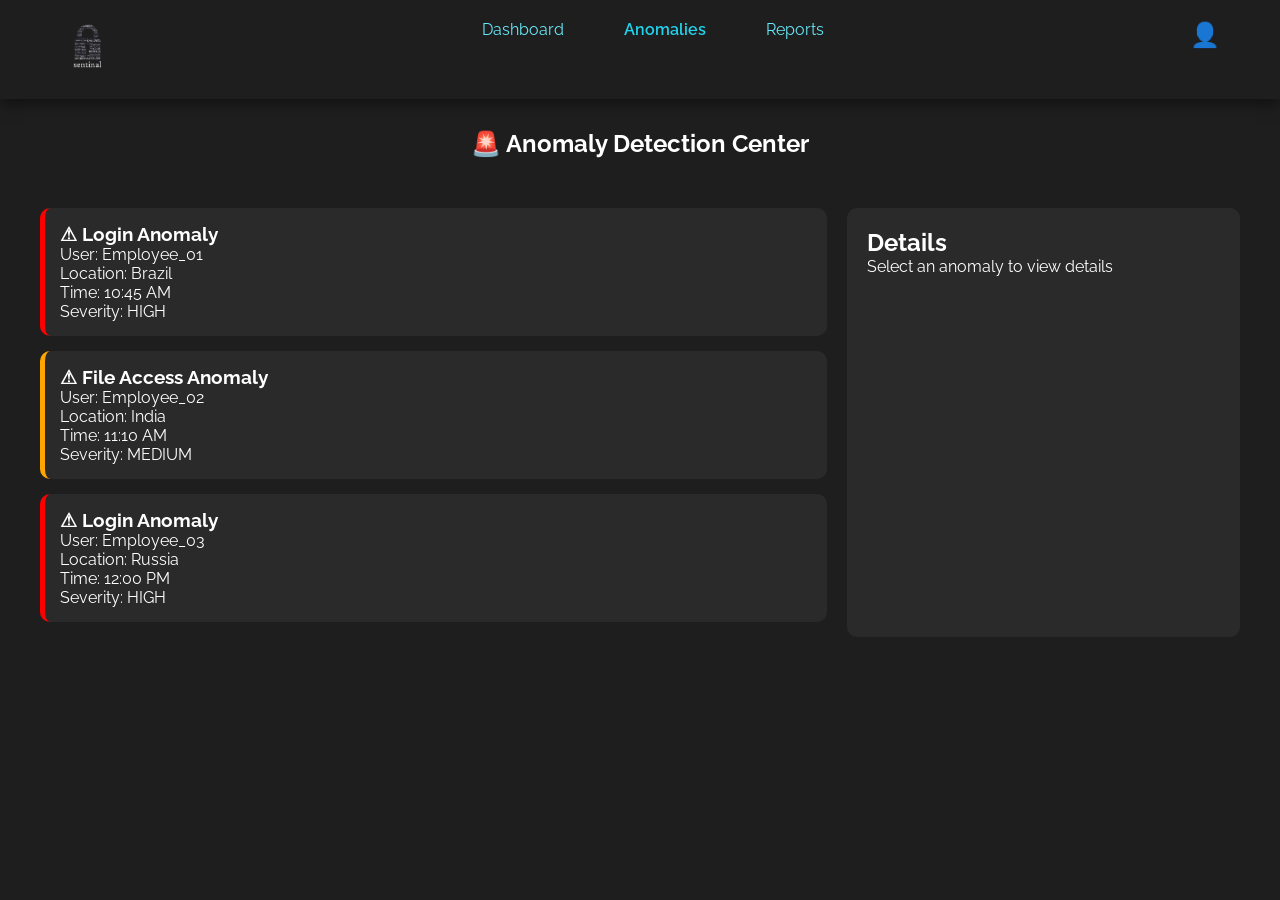
==== frontend/anomalies.html @ 14287f6c "Intial Commit" ====
<!DOCTYPE html>
<html lang="en">
<head>
  <meta charset="UTF-8" />
  <meta name="viewport" content="width=device-width, initial-scale=1.0"/>
  <title>Sentinel - Anomalies</title>

  <!-- Raleway -->
  <link href="https://fonts.googleapis.com/css2?family=Raleway:wght@300;400;600;700&display=swap" rel="stylesheet">

  <link rel="stylesheet" href="anomalies.css">
</head>
<body>

<!-- NAVBAR -->
<header class="navbar">
  <div class="nav-left">
    <img src="assets/logo.png" class="logo">
  </div>

  <nav class="nav-center">
    <a href="dashboard.html">Dashboard</a>
    <a href="anomalies.html" class="active">Anomalies</a>
    <a href="reports.html">Reports</a>
  </nav>

  <div class="nav-right">
    <div class="profile-wrapper">
      <div class="profile-icon" id="profileIcon">👤</div>
      <div class="profile-dropdown" id="profileDropdown">
        <button onclick="goToUserDetails()">User Details</button>
        <button onclick="goToSettings()">Settings</button>
        <button id="logoutBtn">Logout</button>
      </div>
    </div>
  </div>
</header>

<!-- TITLE -->
<section class="title">
  <h1>🚨 Anomaly Detection Center</h1>
</section>

<!-- MAIN -->
<div class="container">

  <!-- LEFT: ANOMALY LIST -->
  <div class="anomaly-list" id="anomalyList"></div>

  <!-- RIGHT: DETAILS -->
  <div class="details-panel" id="detailsPanel">
    <h2>Details</h2>
    <p>Select an anomaly to view details</p>
  </div>

</div>

<script src="anomalies.js"></script>
</body>
</html>
---- frontend/anomalies.css ----
* {
  margin: 0;
  padding: 0;
  box-sizing: border-box;
  font-family: 'Raleway', sans-serif;
}

body {
  background: #1E1E1E;
  color: white;
}

/* NAVBAR */
.navbar {
  display: flex;
  justify-content: space-between;
  padding: 20px 60px;
  box-shadow: 0 4px 15px rgba(0,0,0,0.5);
}

.logo {
  width: 55px;
}

.nav-center {
  display: flex;
  gap: 60px;
}

.nav-center a {
  color: #67e8f9;
  text-decoration: none;
}

.nav-center .active {
  color: #22d3ee;
  font-weight: 600;
}

/* PROFILE */
.profile-wrapper {
  position: relative;
}

.profile-icon {
  font-size: 24px;
  cursor: pointer;
}

.profile-dropdown {
  position: absolute;
  top: 50px;
  right: 0;
  background: #2a2a2a;
  padding: 10px;
  border-radius: 8px;

  opacity: 0;
  transform: translateY(-10px);
  pointer-events: none;

  transition: 0.3s;
}

.profile-dropdown.show {
  opacity: 1;
  transform: translateY(0);
  pointer-events: auto;
}

.profile-dropdown button {
  display: block;
  width: 100%;
  background: none;
  border: none;
  color: white;
  padding: 8px;
  text-align: left;
  cursor: pointer;
}

/* TITLE */
.title {
  text-align: center;
  margin: 30px;
}

/* LAYOUT */
.container {
  display: grid;
  grid-template-columns: 2fr 1fr;
  gap: 20px;
  padding: 20px 40px;
}

/* ANOMALY CARDS */
.anomaly-card {
  background: #2a2a2a;
  padding: 15px;
  border-radius: 10px;
  margin-bottom: 15px;
  cursor: pointer;
  transition: 0.2s;
}

.anomaly-card:hover {
  transform: translateY(-3px);
}

/* SEVERITY COLORS */
.high { border-left: 5px solid red; }
.medium { border-left: 5px solid orange; }
.low { border-left: 5px solid green; }

/* DETAILS PANEL */
.details-panel {
  background: #2a2a2a;
  padding: 20px;
  border-radius: 10px;
  min-height: 300px;
}

/* BUTTONS */
.actions button {
  margin-top: 10px;
  margin-right: 5px;
  padding: 6px 10px;
  border: none;
  border-radius: 5px;
  cursor: pointer;
}

.confirm { background: #22d3ee; }
.report { background: #ef4444; color: white; }
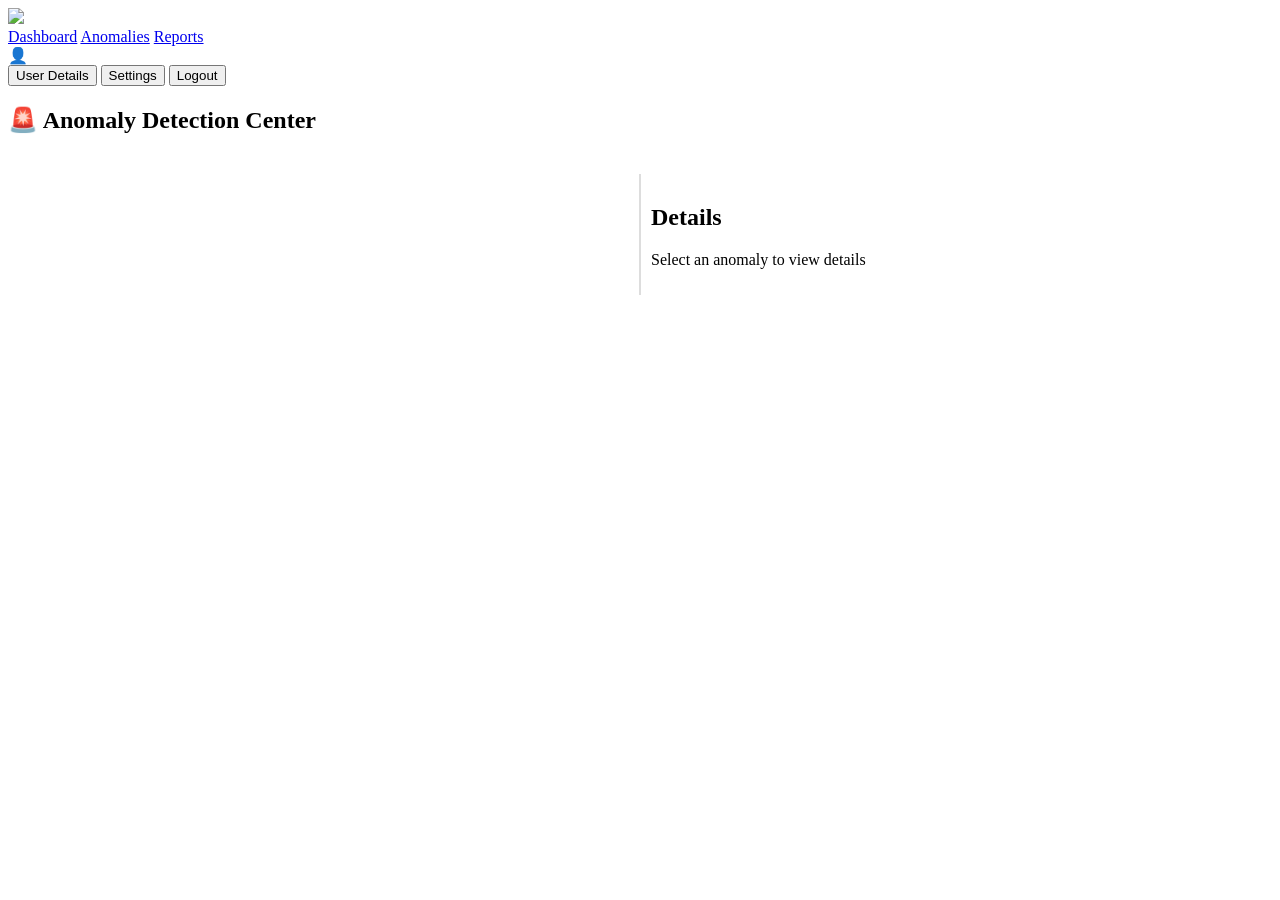
==== commit f8a17800: "Refactor frontend: Remove reports and settings pages, add demo backend and simulator - Deleted repor" ====
--- a/frontend/anomalies.html
+++ b/frontend/anomalies.html
@@ -8,7 +8,21 @@
   <!-- Raleway -->
   <link href="https://fonts.googleapis.com/css2?family=Raleway:wght@300;400;600;700&display=swap" rel="stylesheet">
 
+  <!-- Add your CSS file -->
   <link rel="stylesheet" href="anomalies.css">
+  <style>
+    /* Minimal styles for demo */
+    .container { display: flex; gap: 20px; padding: 20px; }
+    .anomaly-list { flex: 1; max-width: 50%; }
+    .details-panel { flex: 1; padding: 10px; border-left: 2px solid #ddd; }
+    .anomaly-card { border: 1px solid #ccc; padding: 10px; margin-bottom: 10px; border-radius: 5px; cursor: pointer; transition: 0.2s; }
+    .anomaly-card:hover { background: #f1f1f1; }
+    .anomaly-card.high { border-left: 5px solid red; }
+    .anomaly-card.medium { border-left: 5px solid orange; }
+    .anomaly-card.low { border-left: 5px solid green; }
+    .actions { margin-top: 10px; }
+    .actions button { margin-right: 5px; padding: 5px 10px; }
+  </style>
 </head>
 <body>
 
@@ -43,7 +57,6 @@
 
 <!-- MAIN -->
 <div class="container">
-
   <!-- LEFT: ANOMALY LIST -->
   <div class="anomaly-list" id="anomalyList"></div>
 
@@ -52,9 +65,19 @@
     <h2>Details</h2>
     <p>Select an anomaly to view details</p>
   </div>
-
 </div>
 
+<!-- JS -->
 <script src="anomalies.js"></script>
+<script>
+  // NAVIGATION
+  function goToUserDetails() {
+    window.location.href = "user-details.html";
+  }
+
+  function goToSettings() {
+    window.location.href = "settings.html";
+  }
+</script>
 </body>
 </html>
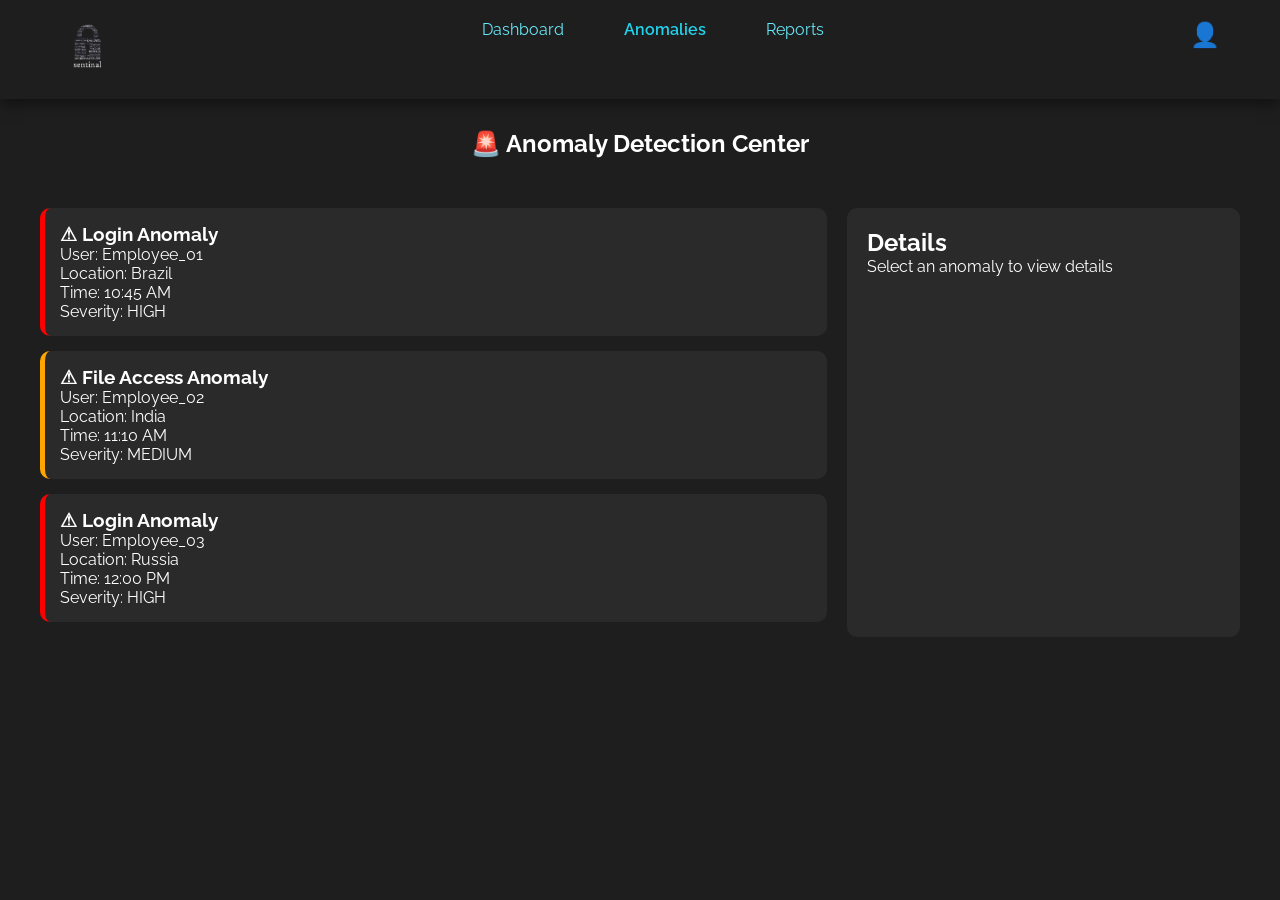
==== commit c3207567: "feat: Add user dashboard, login, and settings pages with associated styles and scripts - Created das" ====
--- a/frontend/anomalies.html
+++ b/frontend/anomalies.html
@@ -8,21 +8,7 @@
   <!-- Raleway -->
   <link href="https://fonts.googleapis.com/css2?family=Raleway:wght@300;400;600;700&display=swap" rel="stylesheet">
 
-  <!-- Add your CSS file -->
   <link rel="stylesheet" href="anomalies.css">
-  <style>
-    /* Minimal styles for demo */
-    .container { display: flex; gap: 20px; padding: 20px; }
-    .anomaly-list { flex: 1; max-width: 50%; }
-    .details-panel { flex: 1; padding: 10px; border-left: 2px solid #ddd; }
-    .anomaly-card { border: 1px solid #ccc; padding: 10px; margin-bottom: 10px; border-radius: 5px; cursor: pointer; transition: 0.2s; }
-    .anomaly-card:hover { background: #f1f1f1; }
-    .anomaly-card.high { border-left: 5px solid red; }
-    .anomaly-card.medium { border-left: 5px solid orange; }
-    .anomaly-card.low { border-left: 5px solid green; }
-    .actions { margin-top: 10px; }
-    .actions button { margin-right: 5px; padding: 5px 10px; }
-  </style>
 </head>
 <body>
 
@@ -57,6 +43,7 @@
 
 <!-- MAIN -->
 <div class="container">
+
   <!-- LEFT: ANOMALY LIST -->
   <div class="anomaly-list" id="anomalyList"></div>
 
@@ -65,19 +52,9 @@
     <h2>Details</h2>
     <p>Select an anomaly to view details</p>
   </div>
+
 </div>
 
-<!-- JS -->
 <script src="anomalies.js"></script>
-<script>
-  // NAVIGATION
-  function goToUserDetails() {
-    window.location.href = "user-details.html";
-  }
-
-  function goToSettings() {
-    window.location.href = "settings.html";
-  }
-</script>
 </body>
 </html>
--- a/frontend/anomalies.css
+++ b/frontend/anomalies.css
@@ -0,0 +1,134 @@
+* {
+  margin: 0;
+  padding: 0;
+  box-sizing: border-box;
+  font-family: 'Raleway', sans-serif;
+}
+
+body {
+  background: #1E1E1E;
+  color: white;
+}
+
+/* NAVBAR */
+.navbar {
+  display: flex;
+  justify-content: space-between;
+  padding: 20px 60px;
+  box-shadow: 0 4px 15px rgba(0,0,0,0.5);
+}
+
+.logo {
+  width: 55px;
+}
+
+.nav-center {
+  display: flex;
+  gap: 60px;
+}
+
+.nav-center a {
+  color: #67e8f9;
+  text-decoration: none;
+}
+
+.nav-center .active {
+  color: #22d3ee;
+  font-weight: 600;
+}
+
+/* PROFILE */
+.profile-wrapper {
+  position: relative;
+}
+
+.profile-icon {
+  font-size: 24px;
+  cursor: pointer;
+}
+
+.profile-dropdown {
+  position: absolute;
+  top: 50px;
+  right: 0;
+  background: #2a2a2a;
+  padding: 10px;
+  border-radius: 8px;
+
+  opacity: 0;
+  transform: translateY(-10px);
+  pointer-events: none;
+
+  transition: 0.3s;
+}
+
+.profile-dropdown.show {
+  opacity: 1;
+  transform: translateY(0);
+  pointer-events: auto;
+}
+
+.profile-dropdown button {
+  display: block;
+  width: 100%;
+  background: none;
+  border: none;
+  color: white;
+  padding: 8px;
+  text-align: left;
+  cursor: pointer;
+}
+
+/* TITLE */
+.title {
+  text-align: center;
+  margin: 30px;
+}
+
+/* LAYOUT */
+.container {
+  display: grid;
+  grid-template-columns: 2fr 1fr;
+  gap: 20px;
+  padding: 20px 40px;
+}
+
+/* ANOMALY CARDS */
+.anomaly-card {
+  background: #2a2a2a;
+  padding: 15px;
+  border-radius: 10px;
+  margin-bottom: 15px;
+  cursor: pointer;
+  transition: 0.2s;
+}
+
+.anomaly-card:hover {
+  transform: translateY(-3px);
+}
+
+/* SEVERITY COLORS */
+.high { border-left: 5px solid red; }
+.medium { border-left: 5px solid orange; }
+.low { border-left: 5px solid green; }
+
+/* DETAILS PANEL */
+.details-panel {
+  background: #2a2a2a;
+  padding: 20px;
+  border-radius: 10px;
+  min-height: 300px;
+}
+
+/* BUTTONS */
+.actions button {
+  margin-top: 10px;
+  margin-right: 5px;
+  padding: 6px 10px;
+  border: none;
+  border-radius: 5px;
+  cursor: pointer;
+}
+
+.confirm { background: #22d3ee; }
+.report { background: #ef4444; color: white; }
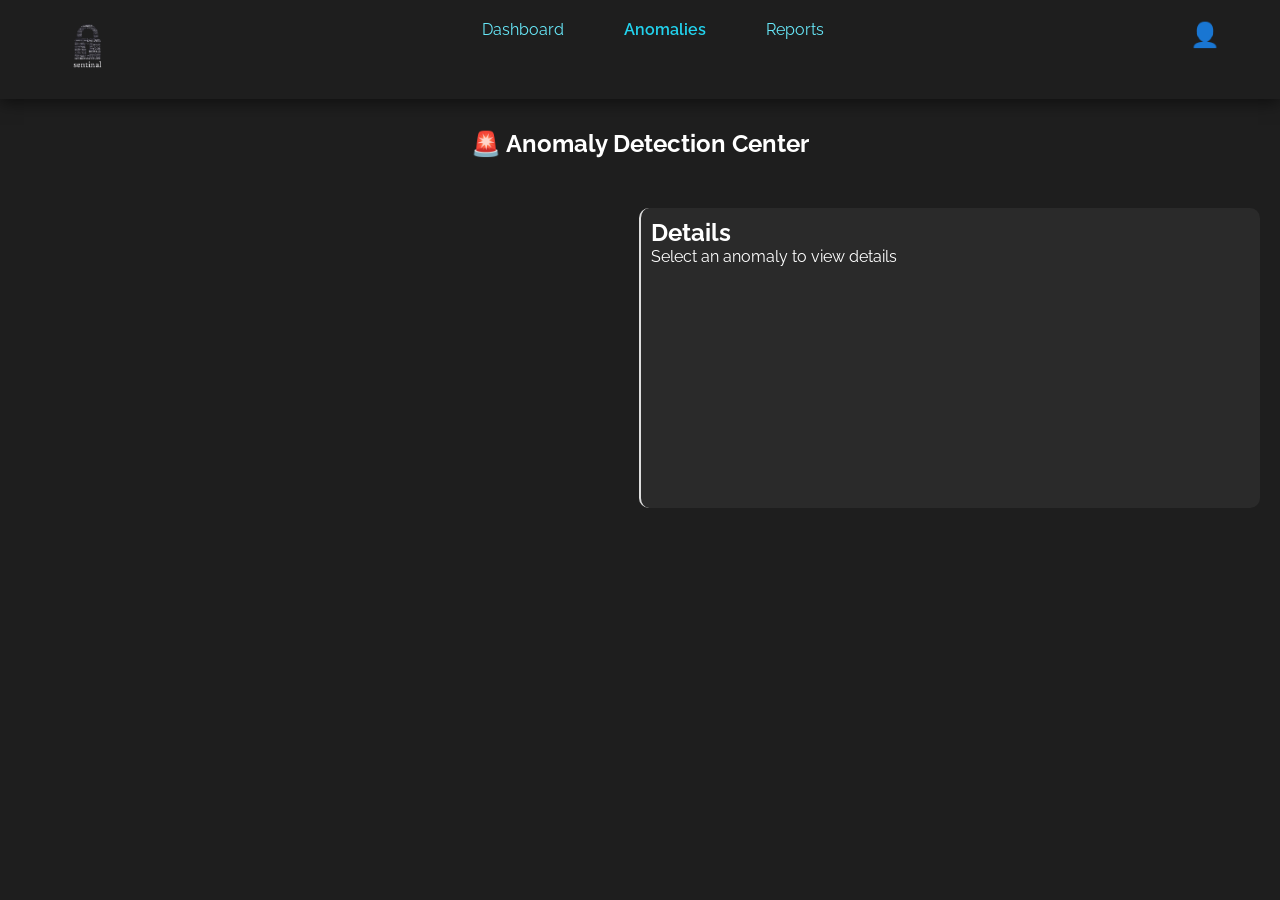
==== commit 7ec63ae9: "Merge pull request #1 from PartTimePoet/latest Latest" ====
--- a/frontend/anomalies.html
+++ b/frontend/anomalies.html
@@ -8,7 +8,21 @@
   <!-- Raleway -->
   <link href="https://fonts.googleapis.com/css2?family=Raleway:wght@300;400;600;700&display=swap" rel="stylesheet">
 
+  <!-- Add your CSS file -->
   <link rel="stylesheet" href="anomalies.css">
+  <style>
+    /* Minimal styles for demo */
+    .container { display: flex; gap: 20px; padding: 20px; }
+    .anomaly-list { flex: 1; max-width: 50%; }
+    .details-panel { flex: 1; padding: 10px; border-left: 2px solid #ddd; }
+    .anomaly-card { border: 1px solid #ccc; padding: 10px; margin-bottom: 10px; border-radius: 5px; cursor: pointer; transition: 0.2s; }
+    .anomaly-card:hover { background: #f1f1f1; }
+    .anomaly-card.high { border-left: 5px solid red; }
+    .anomaly-card.medium { border-left: 5px solid orange; }
+    .anomaly-card.low { border-left: 5px solid green; }
+    .actions { margin-top: 10px; }
+    .actions button { margin-right: 5px; padding: 5px 10px; }
+  </style>
 </head>
 <body>
 
@@ -43,7 +57,6 @@
 
 <!-- MAIN -->
 <div class="container">
-
   <!-- LEFT: ANOMALY LIST -->
   <div class="anomaly-list" id="anomalyList"></div>
 
@@ -52,9 +65,19 @@
     <h2>Details</h2>
     <p>Select an anomaly to view details</p>
   </div>
-
 </div>
 
+<!-- JS -->
 <script src="anomalies.js"></script>
+<script>
+  // NAVIGATION
+  function goToUserDetails() {
+    window.location.href = "user-details.html";
+  }
+
+  function goToSettings() {
+    window.location.href = "settings.html";
+  }
+</script>
 </body>
 </html>
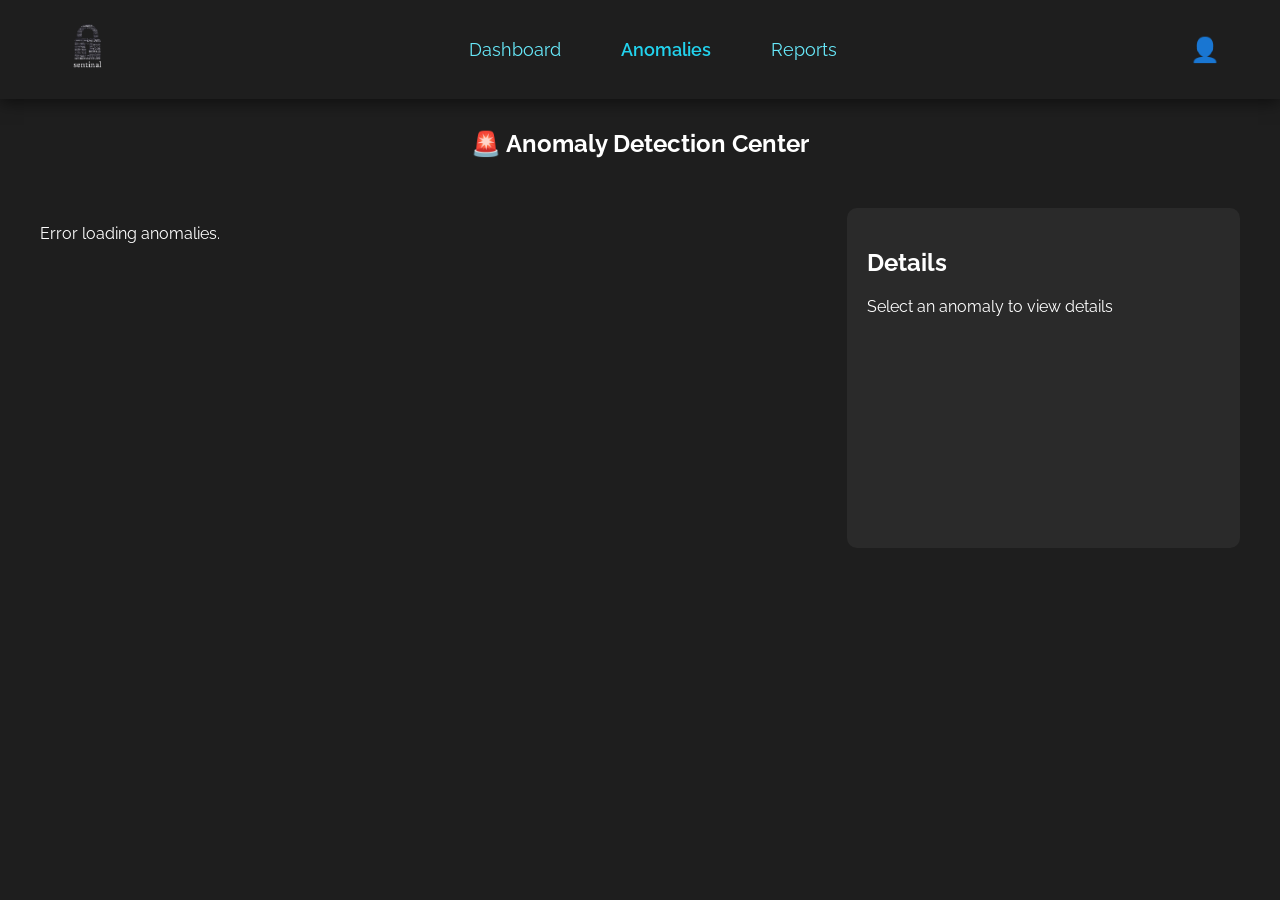
==== commit fbed7805: "Save my local changes" ====
--- a/frontend/anomalies.html
+++ b/frontend/anomalies.html
@@ -5,79 +5,128 @@
   <meta name="viewport" content="width=device-width, initial-scale=1.0"/>
   <title>Sentinel - Anomalies</title>
 
-  <!-- Raleway -->
+  <!-- Raleway Font -->
   <link href="https://fonts.googleapis.com/css2?family=Raleway:wght@300;400;600;700&display=swap" rel="stylesheet">
 
-  <!-- Add your CSS file -->
+  <!-- Custom CSS -->
   <link rel="stylesheet" href="anomalies.css">
-  <style>
-    /* Minimal styles for demo */
-    .container { display: flex; gap: 20px; padding: 20px; }
-    .anomaly-list { flex: 1; max-width: 50%; }
-    .details-panel { flex: 1; padding: 10px; border-left: 2px solid #ddd; }
-    .anomaly-card { border: 1px solid #ccc; padding: 10px; margin-bottom: 10px; border-radius: 5px; cursor: pointer; transition: 0.2s; }
-    .anomaly-card:hover { background: #f1f1f1; }
-    .anomaly-card.high { border-left: 5px solid red; }
-    .anomaly-card.medium { border-left: 5px solid orange; }
-    .anomaly-card.low { border-left: 5px solid green; }
-    .actions { margin-top: 10px; }
-    .actions button { margin-right: 5px; padding: 5px 10px; }
-  </style>
 </head>
 <body>
 
-<!-- NAVBAR -->
-<header class="navbar">
-  <div class="nav-left">
-    <img src="assets/logo.png" class="logo">
+  <!-- NAVBAR -->
+  <header class="navbar">
+    <div class="nav-left">
+      <img src="assets/logo.png" class="logo">
+    </div>
+
+    <nav class="nav-center">
+      <a href="dashboard.html">Dashboard</a>
+      <a href="anomalies.html" class="active">Anomalies</a>
+      <a href="reports.html">Reports</a>
+    </nav>
+
+    <div class="nav-right">
+      <div class="profile-wrapper">
+        <div class="profile-icon" id="profileIcon">👤</div>
+        <div class="profile-dropdown" id="profileDropdown">
+          <button onclick="goToUserDetails()">User Details</button>
+          <button onclick="goToSettings()">Settings</button>
+          <button id="logoutBtn">Logout</button>
+        </div>
+      </div>
+    </div>
+  </header>
+
+  <!-- TITLE -->
+  <section class="title">
+    <h1>🚨 Anomaly Detection Center</h1>
+  </section>
+
+  <!-- MAIN -->
+  <div class="container">
+    <!-- LEFT: ANOMALY LIST -->
+    <div class="anomaly-list" id="anomalyList">
+      <p>Loading anomalies...</p>
+    </div>
+
+    <!-- RIGHT: DETAILS PANEL -->
+    <div class="details-panel" id="detailsPanel">
+      <h2>Details</h2>
+      <p>Select an anomaly to view details</p>
+    </div>
   </div>
 
-  <nav class="nav-center">
-    <a href="dashboard.html">Dashboard</a>
-    <a href="anomalies.html" class="active">Anomalies</a>
-    <a href="reports.html">Reports</a>
-  </nav>
+  <!-- SCRIPT -->
+  <script>
+  document.addEventListener("DOMContentLoaded", () => {
+    const list = document.getElementById("anomalyList");
+    const details = document.getElementById("detailsPanel");
 
-  <div class="nav-right">
-    <div class="profile-wrapper">
-      <div class="profile-icon" id="profileIcon">👤</div>
-      <div class="profile-dropdown" id="profileDropdown">
-        <button onclick="goToUserDetails()">User Details</button>
-        <button onclick="goToSettings()">Settings</button>
-        <button id="logoutBtn">Logout</button>
-      </div>
-    </div>
-  </div>
-</header>
+    // NAVBAR DROPDOWN
+    const icon = document.getElementById("profileIcon");
+    const dropdown = document.getElementById("profileDropdown");
 
-<!-- TITLE -->
-<section class="title">
-  <h1>🚨 Anomaly Detection Center</h1>
-</section>
+    icon.onclick = () => dropdown.classList.toggle("show");
+    window.onclick = (e) => {
+      if (!icon.contains(e.target) && !dropdown.contains(e.target)) {
+        dropdown.classList.remove("show");
+      }
+    };
 
-<!-- MAIN -->
-<div class="container">
-  <!-- LEFT: ANOMALY LIST -->
-  <div class="anomaly-list" id="anomalyList"></div>
+    document.getElementById("logoutBtn").onclick = () => {
+      localStorage.clear();
+      window.location.href = "login.html";
+    };
 
-  <!-- RIGHT: DETAILS -->
-  <div class="details-panel" id="detailsPanel">
-    <h2>Details</h2>
-    <p>Select an anomaly to view details</p>
-  </div>
-</div>
+    // NAVIGATION FUNCTIONS
+    window.goToUserDetails = () => window.location.href = "user-details.html";
+    window.goToSettings = () => window.location.href = "settings.html";
 
-<!-- JS -->
-<script src="anomalies.js"></script>
-<script>
-  // NAVIGATION
-  function goToUserDetails() {
-    window.location.href = "user-details.html";
-  }
+    // RENDER ANOMALIES FROM BACKEND
+    async function updateAnomalies() {
+      try {
+        const response = await fetch("http://127.0.0.1:5000/analyze");
+        const data = await response.json();
 
-  function goToSettings() {
-    window.location.href = "settings.html";
-  }
-</script>
+        list.innerHTML = ""; // clear previous anomalies
+
+        data.timeline.forEach((eventStr) => {
+          let severity = "low";
+          if (data.risk_score > 80) severity = "high";
+          else if (data.risk_score > 50) severity = "medium";
+
+          const div = document.createElement("div");
+          div.className = `anomaly-card ${severity}`;
+          div.innerHTML = `
+            <h3>⚠ Anomaly Detected</h3>
+            <p>${eventStr}</p>
+            <p>Severity: ${severity.toUpperCase()}</p>
+          `;
+
+          div.addEventListener("click", () => {
+            details.innerHTML = `
+              <h2>🔍 Anomaly Details</h2>
+              <p><strong>Event:</strong> ${eventStr}</p>
+              <p><strong>Severity:</strong> ${severity}</p>
+              <p><strong>Explanation:</strong> ${data.explanation}</p>
+              <div class="actions">
+                <button class="confirm">✅ Confirm</button>
+                <button class="report">❌ Report</button>
+              </div>
+            `;
+          });
+
+          list.appendChild(div);
+        });
+      } catch (error) {
+        console.error("Error fetching anomalies:", error);
+        list.innerHTML = "<p>Error loading anomalies.</p>";
+      }
+    }
+
+    updateAnomalies();
+    setInterval(updateAnomalies, 5000); // refresh every 5 seconds
+  });
+  </script>
 </body>
 </html>
--- a/frontend/anomalies.css
+++ b/frontend/anomalies.css
@@ -1,40 +1,59 @@
-* {
+/* RESET */
+html, body {
   margin: 0;
   padding: 0;
-  box-sizing: border-box;
-  font-family: 'Raleway', sans-serif;
 }
 
+/* BODY */
 body {
   background: #1E1E1E;
+  font-family: 'Raleway', sans-serif;
   color: white;
 }
 
 /* NAVBAR */
 .navbar {
   display: flex;
+  align-items: center;
   justify-content: space-between;
   padding: 20px 60px;
+  background: #1E1E1E;
   box-shadow: 0 4px 15px rgba(0,0,0,0.5);
 }
 
+/* LEFT */
 .logo {
   width: 55px;
 }
 
+/* CENTER NAV */
 .nav-center {
   display: flex;
   gap: 60px;
+  flex: 1;
+  justify-content: center;
 }
 
 .nav-center a {
+  text-decoration: none;
   color: #67e8f9;
-  text-decoration: none;
+  font-size: 18px;
+  transition: 0.3s;
+}
+
+.nav-center a:hover {
+  color: #22d3ee;
 }
 
 .nav-center .active {
   color: #22d3ee;
   font-weight: 600;
+}
+
+/* RIGHT */
+.nav-right {
+  display: flex;
+  align-items: center;
 }
 
 /* PROFILE */
@@ -45,21 +64,25 @@
 .profile-icon {
   font-size: 24px;
   cursor: pointer;
+  color: #a78bfa;
 }
 
+/* DROPDOWN (ANIMATED) */
 .profile-dropdown {
   position: absolute;
+  right: 0;
   top: 50px;
-  right: 0;
   background: #2a2a2a;
+  border-radius: 8px;
   padding: 10px;
-  border-radius: 8px;
+  min-width: 160px;
+  box-shadow: 0 4px 12px rgba(0,0,0,0.5);
 
   opacity: 0;
   transform: translateY(-10px);
   pointer-events: none;
 
-  transition: 0.3s;
+  transition: all 0.3s cubic-bezier(0.22, 1, 0.36, 1);
 }
 
 .profile-dropdown.show {
@@ -69,14 +92,20 @@
 }
 
 .profile-dropdown button {
-  display: block;
-  width: 100%;
   background: none;
   border: none;
   color: white;
-  padding: 8px;
+  padding: 10px;
+  width: 100%;
   text-align: left;
   cursor: pointer;
+  font-size: 14px;
+  transition: background 0.2s ease;
+}
+
+.profile-dropdown button:hover {
+  background: #3a3a3a;
+  border-radius: 4px;
 }
 
 /* TITLE */
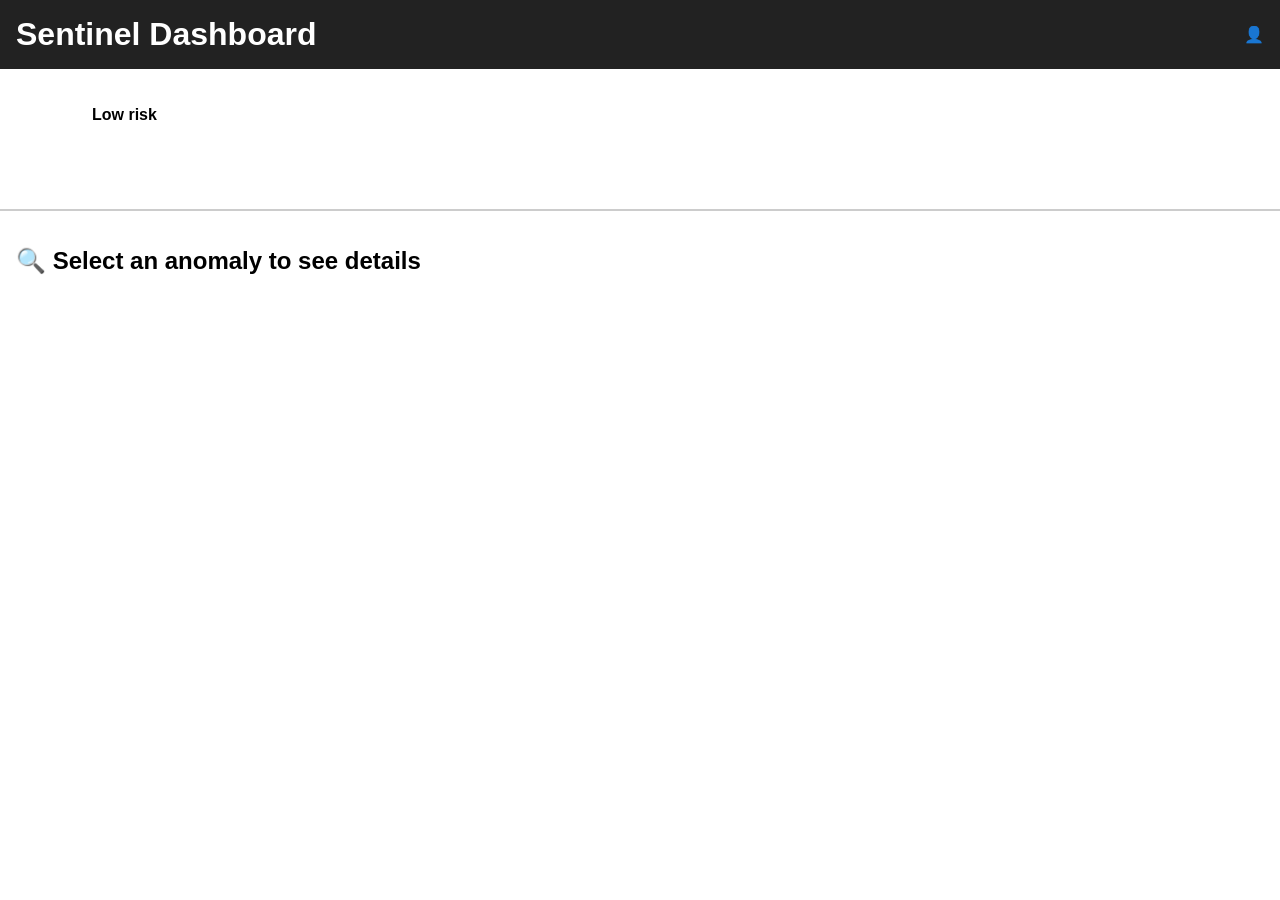
==== commit c511d1ce: "Add new files" ====
--- a/frontend/anomalies.html
+++ b/frontend/anomalies.html
@@ -1,132 +1,55 @@
 <!DOCTYPE html>
 <html lang="en">
 <head>
-  <meta charset="UTF-8" />
-  <meta name="viewport" content="width=device-width, initial-scale=1.0"/>
-  <title>Sentinel - Anomalies</title>
-
-  <!-- Raleway Font -->
-  <link href="https://fonts.googleapis.com/css2?family=Raleway:wght@300;400;600;700&display=swap" rel="stylesheet">
-
-  <!-- Custom CSS -->
-  <link rel="stylesheet" href="anomalies.css">
+  <meta charset="UTF-8">
+  <meta name="viewport" content="width=device-width, initial-scale=1.0">
+  <title>Sentinel Anomalies</title>
+  <link rel="stylesheet" href="styles.css">
+  <style>
+    body { font-family: Arial, sans-serif; margin: 0; padding: 0; }
+    header { background: #222; color: #fff; padding: 1rem; display: flex; justify-content: space-between; align-items: center; }
+    header h1 { margin: 0; }
+    #anomalyList { padding: 1rem; display: flex; flex-direction: column; gap: 0.8rem; }
+    .anomaly-card { padding: 1rem; border-radius: 8px; cursor: pointer; }
+    .anomaly-card.low { background: #d4edda; }
+    .anomaly-card.medium { background: #fff3cd; }
+    .anomaly-card.high { background: #f8d7da; }
+    #detailsPanel { padding: 1rem; border-top: 2px solid #ccc; margin-top: 1rem; }
+    .actions button { margin-right: 0.5rem; padding: 0.3rem 0.6rem; border: none; border-radius: 4px; cursor: pointer; }
+    .confirm { background: #28a745; color: #fff; }
+    .report { background: #dc3545; color: #fff; }
+    #riskSection { display: flex; align-items: center; gap: 1rem; padding: 1rem; }
+    #riskCircle { width: 60px; height: 60px; border-radius: 50%; display: flex; justify-content: center; align-items: center; color: #fff; font-weight: bold; }
+    #riskText { font-weight: bold; }
+  </style>
 </head>
 <body>
 
-  <!-- NAVBAR -->
-  <header class="navbar">
-    <div class="nav-left">
-      <img src="assets/logo.png" class="logo">
-    </div>
-
-    <nav class="nav-center">
-      <a href="dashboard.html">Dashboard</a>
-      <a href="anomalies.html" class="active">Anomalies</a>
-      <a href="reports.html">Reports</a>
-    </nav>
-
-    <div class="nav-right">
-      <div class="profile-wrapper">
-        <div class="profile-icon" id="profileIcon">👤</div>
-        <div class="profile-dropdown" id="profileDropdown">
-          <button onclick="goToUserDetails()">User Details</button>
-          <button onclick="goToSettings()">Settings</button>
-          <button id="logoutBtn">Logout</button>
-        </div>
+  <header>
+    <h1>Sentinel Dashboard</h1>
+    <div id="profileSection">
+      <span id="profileIcon">👤</span>
+      <div id="profileDropdown" style="display:none; position:absolute; background:#fff; border:1px solid #ccc; padding:0.5rem;">
+        <button onclick="goToUserDetails()">Profile</button><br>
+        <button onclick="goToSettings()">Settings</button><br>
+        <button id="logoutBtn">Logout</button>
       </div>
     </div>
   </header>
 
-  <!-- TITLE -->
-  <section class="title">
-    <h1>🚨 Anomaly Detection Center</h1>
+  <section id="riskSection">
+    <div id="riskCircle">0</div>
+    <div id="riskText">Low risk</div>
   </section>
 
-  <!-- MAIN -->
-  <div class="container">
-    <!-- LEFT: ANOMALY LIST -->
-    <div class="anomaly-list" id="anomalyList">
-      <p>Loading anomalies...</p>
-    </div>
+  <section id="anomalyList">
+    <!-- Anomaly cards will be injected here dynamically -->
+  </section>
 
-    <!-- RIGHT: DETAILS PANEL -->
-    <div class="details-panel" id="detailsPanel">
-      <h2>Details</h2>
-      <p>Select an anomaly to view details</p>
-    </div>
-  </div>
+  <section id="detailsPanel">
+    <h2>🔍 Select an anomaly to see details</h2>
+  </section>
 
-  <!-- SCRIPT -->
-  <script>
-  document.addEventListener("DOMContentLoaded", () => {
-    const list = document.getElementById("anomalyList");
-    const details = document.getElementById("detailsPanel");
-
-    // NAVBAR DROPDOWN
-    const icon = document.getElementById("profileIcon");
-    const dropdown = document.getElementById("profileDropdown");
-
-    icon.onclick = () => dropdown.classList.toggle("show");
-    window.onclick = (e) => {
-      if (!icon.contains(e.target) && !dropdown.contains(e.target)) {
-        dropdown.classList.remove("show");
-      }
-    };
-
-    document.getElementById("logoutBtn").onclick = () => {
-      localStorage.clear();
-      window.location.href = "login.html";
-    };
-
-    // NAVIGATION FUNCTIONS
-    window.goToUserDetails = () => window.location.href = "user-details.html";
-    window.goToSettings = () => window.location.href = "settings.html";
-
-    // RENDER ANOMALIES FROM BACKEND
-    async function updateAnomalies() {
-      try {
-        const response = await fetch("http://127.0.0.1:5000/analyze");
-        const data = await response.json();
-
-        list.innerHTML = ""; // clear previous anomalies
-
-        data.timeline.forEach((eventStr) => {
-          let severity = "low";
-          if (data.risk_score > 80) severity = "high";
-          else if (data.risk_score > 50) severity = "medium";
-
-          const div = document.createElement("div");
-          div.className = `anomaly-card ${severity}`;
-          div.innerHTML = `
-            <h3>⚠ Anomaly Detected</h3>
-            <p>${eventStr}</p>
-            <p>Severity: ${severity.toUpperCase()}</p>
-          `;
-
-          div.addEventListener("click", () => {
-            details.innerHTML = `
-              <h2>🔍 Anomaly Details</h2>
-              <p><strong>Event:</strong> ${eventStr}</p>
-              <p><strong>Severity:</strong> ${severity}</p>
-              <p><strong>Explanation:</strong> ${data.explanation}</p>
-              <div class="actions">
-                <button class="confirm">✅ Confirm</button>
-                <button class="report">❌ Report</button>
-              </div>
-            `;
-          });
-
-          list.appendChild(div);
-        });
-      } catch (error) {
-        console.error("Error fetching anomalies:", error);
-        list.innerHTML = "<p>Error loading anomalies.</p>";
-      }
-    }
-
-    updateAnomalies();
-    setInterval(updateAnomalies, 5000); // refresh every 5 seconds
-  });
-  </script>
+  <script src="dashboard.js"></script>
 </body>
 </html>
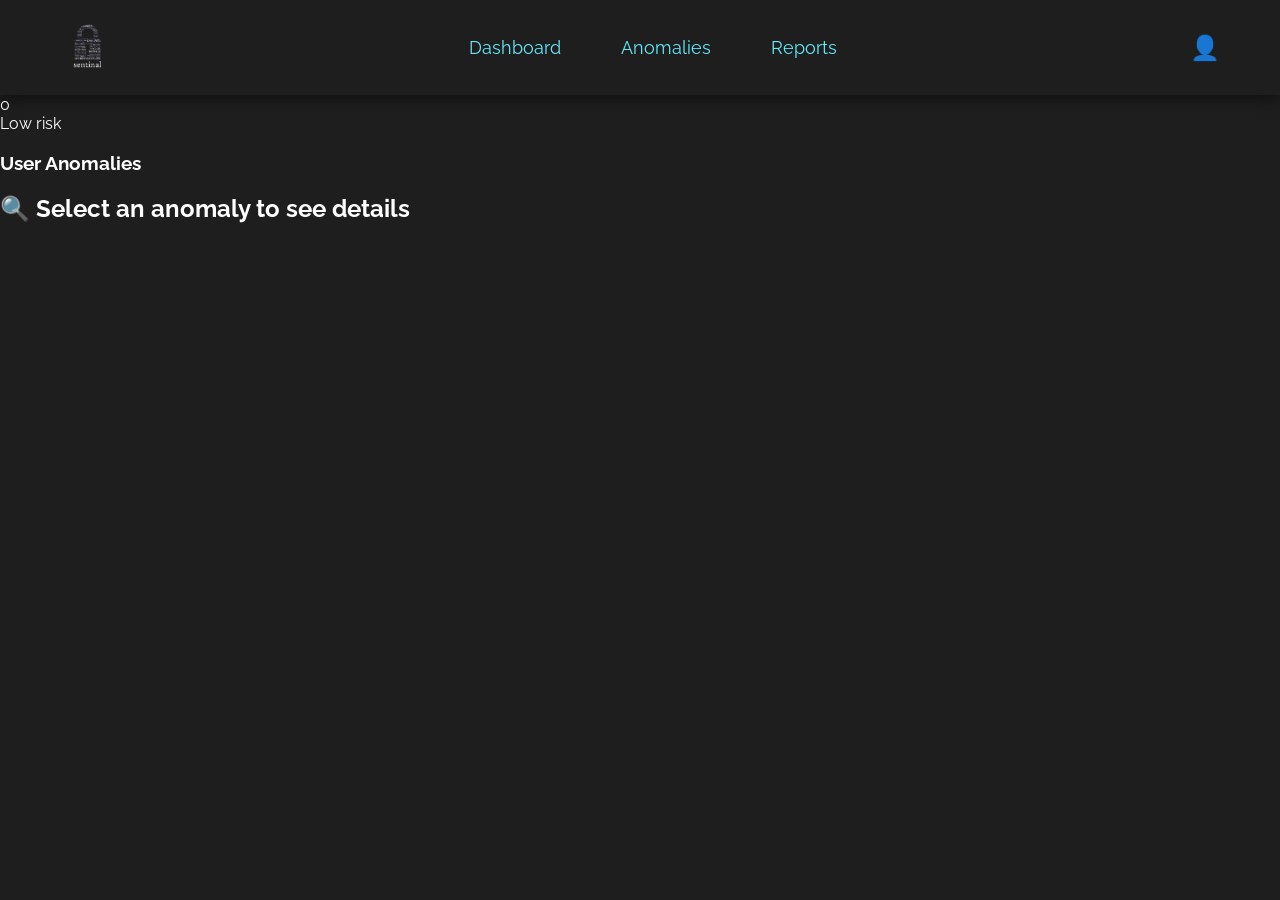
==== commit 32a524a7: "Final - probably" ====
--- a/frontend/anomalies.html
+++ b/frontend/anomalies.html
@@ -1,41 +1,40 @@
-<!DOCTYPE html>
 <html lang="en">
 <head>
-  <meta charset="UTF-8">
-  <meta name="viewport" content="width=device-width, initial-scale=1.0">
-  <title>Sentinel Anomalies</title>
-  <link rel="stylesheet" href="styles.css">
-  <style>
-    body { font-family: Arial, sans-serif; margin: 0; padding: 0; }
-    header { background: #222; color: #fff; padding: 1rem; display: flex; justify-content: space-between; align-items: center; }
-    header h1 { margin: 0; }
-    #anomalyList { padding: 1rem; display: flex; flex-direction: column; gap: 0.8rem; }
-    .anomaly-card { padding: 1rem; border-radius: 8px; cursor: pointer; }
-    .anomaly-card.low { background: #d4edda; }
-    .anomaly-card.medium { background: #fff3cd; }
-    .anomaly-card.high { background: #f8d7da; }
-    #detailsPanel { padding: 1rem; border-top: 2px solid #ccc; margin-top: 1rem; }
-    .actions button { margin-right: 0.5rem; padding: 0.3rem 0.6rem; border: none; border-radius: 4px; cursor: pointer; }
-    .confirm { background: #28a745; color: #fff; }
-    .report { background: #dc3545; color: #fff; }
-    #riskSection { display: flex; align-items: center; gap: 1rem; padding: 1rem; }
-    #riskCircle { width: 60px; height: 60px; border-radius: 50%; display: flex; justify-content: center; align-items: center; color: #fff; font-weight: bold; }
-    #riskText { font-weight: bold; }
-  </style>
+  <meta charset="UTF-8" />
+  <meta name="viewport" content="width=device-width, initial-scale=1.0"/>
+  <title>Sentinel - Dashboard</title>
+
+  <!-- Raleway -->
+  <link href="https://fonts.googleapis.com/css2?family=Raleway:wght@300;400;600;700&display=swap" rel="stylesheet">
+
+  <link rel="stylesheet" href="anomalies.css">
 </head>
 <body>
 
-  <header>
-    <h1>Sentinel Dashboard</h1>
-    <div id="profileSection">
-      <span id="profileIcon">👤</span>
-      <div id="profileDropdown" style="display:none; position:absolute; background:#fff; border:1px solid #ccc; padding:0.5rem;">
-        <button onclick="goToUserDetails()">Profile</button><br>
-        <button onclick="goToSettings()">Settings</button><br>
+<!-- NAVBAR -->
+<header class="navbar">
+  <div class="nav-left">
+    <img src="assets/logo.png" class="logo">
+  </div>
+
+  <nav class="nav-center">
+    <a href="dashboard.html">Dashboard</a>
+    <a href="anomalies.html">Anomalies</a>
+    <a href="reports.html">Reports</a>
+  </nav>
+
+  <div class="nav-right">
+    <div class="profile-wrapper">
+      <div class="profile-icon" id="profileIcon">👤</div>
+      <div class="profile-dropdown" id="profileDropdown">
+        <button onclick="goToUserDetails()">User Details</button>
+        <button onclick="goToSettings()">Settings</button>
         <button id="logoutBtn">Logout</button>
       </div>
     </div>
-  </header>
+  </div>
+</header>
+
 
   <section id="riskSection">
     <div id="riskCircle">0</div>
@@ -43,13 +42,18 @@
   </section>
 
   <section id="anomalyList">
-    <!-- Anomaly cards will be injected here dynamically -->
+    <div class="dashboard">
+    <div class="card">
+  <h3>User Anomalies</h3>
+  <div id="anomalyList"></div>
+  <div id="detailsPanel" style="margin-top:10px;"></div>
+ </div>
   </section>
 
   <section id="detailsPanel">
     <h2>🔍 Select an anomaly to see details</h2>
   </section>
 
-  <script src="dashboard.js"></script>
+  <script src="anomalies.js"></script>
 </body>
 </html>
--- a/frontend/anomalies.css
+++ b/frontend/anomalies.css
@@ -0,0 +1,163 @@
+/* RESET */
+html, body {
+  margin: 0;
+  padding: 0;
+}
+
+/* BODY */
+body {
+  background: #1E1E1E;
+  font-family: 'Raleway', sans-serif;
+  color: white;
+}
+
+/* NAVBAR */
+.navbar {
+  display: flex;
+  align-items: center;
+  justify-content: space-between;
+  padding: 20px 60px;
+  background: #1E1E1E;
+  box-shadow: 0 4px 15px rgba(0,0,0,0.5);
+}
+
+/* LEFT */
+.logo {
+  width: 55px;
+}
+
+/* CENTER NAV */
+.nav-center {
+  display: flex;
+  gap: 60px;
+  flex: 1;
+  justify-content: center;
+}
+
+.nav-center a {
+  text-decoration: none;
+  color: #67e8f9;
+  font-size: 18px;
+  transition: 0.3s;
+}
+
+.nav-center a:hover {
+  color: #22d3ee;
+}
+
+.nav-center .active {
+  color: #22d3ee;
+  font-weight: 600;
+}
+
+/* RIGHT */
+.nav-right {
+  display: flex;
+  align-items: center;
+}
+
+/* PROFILE */
+.profile-wrapper {
+  position: relative;
+}
+
+.profile-icon {
+  font-size: 24px;
+  cursor: pointer;
+  color: #a78bfa;
+}
+
+/* DROPDOWN (ANIMATED) */
+.profile-dropdown {
+  position: absolute;
+  right: 0;
+  top: 50px;
+  background: #2a2a2a;
+  border-radius: 8px;
+  padding: 10px;
+  min-width: 160px;
+  box-shadow: 0 4px 12px rgba(0,0,0,0.5);
+
+  opacity: 0;
+  transform: translateY(-10px);
+  pointer-events: none;
+
+  transition: all 0.3s cubic-bezier(0.22, 1, 0.36, 1);
+}
+
+.profile-dropdown.show {
+  opacity: 1;
+  transform: translateY(0);
+  pointer-events: auto;
+}
+
+.profile-dropdown button {
+  background: none;
+  border: none;
+  color: white;
+  padding: 10px;
+  width: 100%;
+  text-align: left;
+  cursor: pointer;
+  font-size: 14px;
+  transition: background 0.2s ease;
+}
+
+.profile-dropdown button:hover {
+  background: #3a3a3a;
+  border-radius: 4px;
+}
+
+/* TITLE */
+.title {
+  text-align: center;
+  margin: 30px;
+}
+
+/* LAYOUT */
+.container {
+  display: grid;
+  grid-template-columns: 2fr 1fr;
+  gap: 20px;
+  padding: 20px 40px;
+}
+
+/* ANOMALY CARDS */
+.anomaly-card {
+  background: #2a2a2a;
+  padding: 15px;
+  border-radius: 10px;
+  margin-bottom: 15px;
+  cursor: pointer;
+  transition: 0.2s;
+}
+
+.anomaly-card:hover {
+  transform: translateY(-3px);
+}
+
+/* SEVERITY COLORS */
+.high { border-left: 5px solid red; }
+.medium { border-left: 5px solid orange; }
+.low { border-left: 5px solid green; }
+
+/* DETAILS PANEL */
+.details-panel {
+  background: #2a2a2a;
+  padding: 20px;
+  border-radius: 10px;
+  min-height: 300px;
+}
+
+/* BUTTONS */
+.actions button {
+  margin-top: 10px;
+  margin-right: 5px;
+  padding: 6px 10px;
+  border: none;
+  border-radius: 5px;
+  cursor: pointer;
+}
+
+.confirm { background: #22d3ee; }
+.report { background: #ef4444; color: white; }
